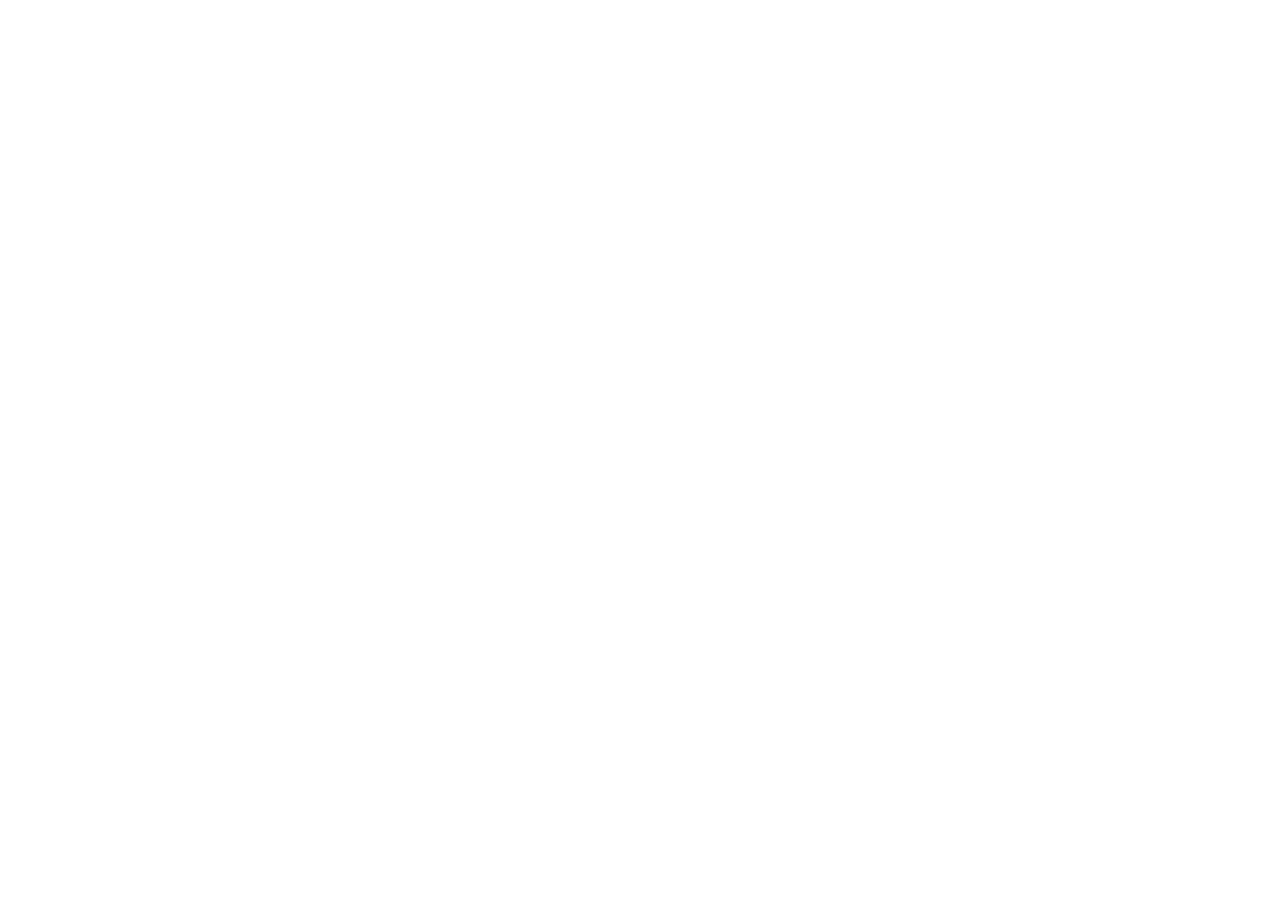
==== detail-page.html @ f7aa157f "gigi" ====
<!DOCTYPE html>
<html lang="en">

<head>
  <meta charset="UTF-8" />
  <meta name="viewport" content="width=device-width, initial-scale=1.0" />
  <title>Document</title>
  <link rel="stylesheet" href="/detail-page.css" />
  <script defer type="module" src="./js/detail.js"></script>
</head>

<body>
  <!-- <div class="main">
    <div class="header">
      <div class="title">
        <span class="good">good</span>
        <span class="food">Food</span>
      </div>
      <div style="display: flex; align-items: center">
        <input type="text" placeholder="Search product..." class="input" />
        <svg xmlns="http://www.w3.org/2000/svg" fill="none" viewBox="0 0 24 24" stroke-width="1.5" stroke="currentColor"
          class="w-6 h-6" style="
                            width: 20px;
                            height: fit-content;
                            padding: 10px;
                            background-color: #0c5f5f;
                            color: white;
                        ">
          <path stroke-linecap="round" stroke-linejoin="round"
            d="m21 21-5.197-5.197m0 0A7.5 7.5 0 1 0 5.196 5.196a7.5 7.5 0 0 0 10.607 10.607Z" />
        </svg>
      </div>
    </div>
    <div class="content">
      <img src="/image/pexels-ash-376464.jpg" alt="" class="steak" />
      <div class="rate-food">
        <h2>Steak Diane</h2>
        <a href="">Barney Desmazery</a>
        <div class="rate-comment">
          <div class="detail-rate">
            <div class="start">
              <img src="/image/star.png" alt="" class="rate" />
              <img src="/image/star.png" alt="" class="rate" />
              <img src="/image/star.png" alt="" class="rate" /><img src="/image/star.png" alt="" class="rate" /><img
                src="/image/star.png" alt="" class="rate" />
            </div>
            <span>8 ratings</span>
            <span>Rate</span>
          </div>
          <span>4 comments</span>
        </div>
        <a href="">Get 5 issues for £5 when you subscribe to our
          magazine</a>
        <div class="more" style="column-gap: 10px;">
          <div class="more-detail">
            <svg xmlns="http://www.w3.org/2000/svg" fill="none" viewBox="0 0 24 24" stroke-width="1.5"
              stroke="currentColor" class="w-6 h-6" style="
                                    height: 20px;
                                    color: white;
                                    background-color: #0c5f5f;
                                ">
              <path stroke-linecap="round" stroke-linejoin="round"
                d="M12 6v6h4.5m4.5 0a9 9 0 1 1-18 0 9 9 0 0 1 18 0Z" />
            </svg>
            <div class="desc">
              <span>Prep:10 mins</span>
              <span>Cook:15 mins</span>
            </div>
          </div>
          <div class="more-detail">
            <svg xmlns="http://www.w3.org/2000/svg" fill="none" viewBox="0 0 24 24" stroke-width="1.5"
              stroke="currentColor" class="w-6 h-6" style="
                                    height: 20px;
                                    color: white;
                                    background-color: #0c5f5f;
                                ">
              <path stroke-linecap="round" stroke-linejoin="round"
                d="M12 6v6h4.5m4.5 0a9 9 0 1 1-18 0 9 9 0 0 1 18 0Z" />
            </svg>
            <div class="desc">
              <span>More effort</span>

            </div>
          </div>
          <div class="more-detail">
            <svg xmlns="http://www.w3.org/2000/svg" fill="none" viewBox="0 0 24 24" stroke-width="1.5"
              stroke="currentColor" class="w-6 h-6" style="
                                    height: 20px;
                                    color: white;
                                    background-color: #0c5f5f;
                                ">
              <path stroke-linecap="round" stroke-linejoin="round"
                d="M12 6v6h4.5m4.5 0a9 9 0 1 1-18 0 9 9 0 0 1 18 0Z" />
            </svg>
            <div class="desc">
              <span>Serves 2</span>

            </div>
          </div>

        </div>
        <p>Treat someone to a classic steak with Diane sauce for supper and impress with your flambé skills. For the
          ultimate luxury, we’ve gone for fillet steak</p>
        <h3>Nutrition: Per serving</h3>
        <div class="many-item">
          <div class="items">
            <span>kcal</span>
            <span>402</span>
          </div>
          <div class="items">
            <span>kcal</span>
            <span>402</span>
          </div>
          <div class="items">
            <span>kcal</span>
            <span>402</span>
          </div>
          <div class="items">
            <span>kcal</span>
            <span>402</span>
          </div>
          <div class="items">
            <span>kcal</span>
            <span>402</span>
          </div>
          <div class="items">
            <span>kcal</span>
            <span>402</span>
          </div>
          <div class="items">
            <span>kcal</span>
            <span>402</span>
          </div>
          <div class="items">
            <span>kcal</span>
            <span>402</span>
          </div>
        </div>
      </div>
    </div>

    <div class="description" style="display: grid; grid-template-columns: auto 1fr 1fr; column-gap: 20px;">
      <div style="display: flex; flex-direction: column;">
        <h3>Ingredients</h3>
        <span style="padding: 10px 0px; border-top: rgb(220, 215, 215) solid 2px;
                    ">2 fillet steaks (about 200g each), cut from the centre of the fillet</span>
        <span style="padding: 10px 0px; border-top: rgb(220, 215, 215) solid 2px;">25g butter</span>
        <span style="padding: 10px 0px; border-top: rgb(220, 215, 215) solid 2px;">1 thyme sprig</span>
        <span style="padding: 10px 0px; border-top: rgb(220, 215, 215) solid 2px;">½ tsp cracked black pepper</span>
        <span style="padding: 10px 0px; border-top: rgb(220, 215, 215) solid 2px;">1 large or 2 small shallots, peeled
          and finely chopped</span>
        <span style="padding: 10px 0px; border-top: rgb(220, 215, 215) solid 2px;">3 tbsp brandy</span>
        <span style="padding: 10px 0px; border-top: rgb(220, 215, 215) solid 2px;">2 tsp Dijion mustard</span>
        <span style="padding: 10px 0px; border-top: rgb(220, 215, 215) solid 2px;">1 tsp Worcestershire sauce</span>
        <span style="padding: 10px 0px; border-top: rgb(220, 215, 215) solid 2px;">200ml strong beef stock</span>
        <span style="padding: 10px 0px; border-top: rgb(220, 215, 215) solid 2px;">3 tbsp crème fraîche</span>
        <span
          style="padding: 10px 0px; border-top: rgb(220, 215, 215) solid 2px; border-bottom: rgb(220, 215, 215) solid 2px;">1
          tbsp chopped tarragon (optional)</span>
      </div>
      <div>
        <h3>Method</h3>
        <div>
          <h3>Step 1</h3>
          <p>Generously season the steaks all over with salt, then press them down slightly with the palm of your hand
            so they’re
            roughly the same thickness. Heat the butter in a heavy-based frying pan over a medium-high heat until
            foaming, then add
            the thyme so it crackles and sizzles. Add the steaks and use tongs to turn them every 1 min over the course
            of 6 mins
            (for very rare), 8 mins (rare) or 10 mins (medium). This helps build an even crust on both sides. Remove the
            steaks to a
            warm plate and leave to rest while you make the sauce.</p>
        </div>
        <div>
          <h3>Step 2</h3>
          <p>Scatter the pepper over the butter and thyme already in the pan. Toast for 1 min, then stir in the shallots
            and cook for
            another minute until they start to soften. Turn the heat up to high and tilt the pan so the side is against
            the flame
            (if using a gas hob). Carefully splash in the brandy. Flambé the shallots until the flames have died down.
          </p>
        </div>
        <div>
          <h3>Step 3</h3>
          <p>Reduce the heat to medium and stir in the mustard and Worcestershire sauce. Bubble for a minute, then pour
            in the stock.
            Bring to the boil and cook for 2 mins until reduced by half. Stir in the crème fraîche and simmer until rich
            and creamy.
            Taste and add more salt if needed. Scoop out the thyme sprig, then return the steaks and any juices to the
            pan, spooning
            the sauce over the steaks. Sprinkle over the tarragon, if using. Bring the steaks to the table in the pan
            and serve
            drizzled with more sauce.</p>
        </div>
      </div>
      <h3></h3>
      <a href=""></a>
      <div class="video">
        <video width="300" controls>
          <source src="" type="video/mp4">
          Your browser does not support the video tag.
        </video>
      </div>
    </div>
  </div> -->
</body>

</html>
---- detail-page.css ----
body {
    box-sizing: border-box;
}

a {
    text-decoration: none;
    color: black;
}

.main {
    width: 1180px;
    margin-left: auto;
    margin-right: auto;
}

.header {
    display: flex;
    justify-content: space-between;
    align-items: center;
}

.title {
    display: flex;
    column-gap: 10px;
    font-size: 70px;
}

.good {
    color: #0c5f5f;
    font-weight: 700;
}

.food {
    background-color: #0c5f5f;
    color: white;
    border-radius: 10px;
    padding: 0 10px;
}

.input {
    height: fit-content;
    padding: 10px;
}

.steak {
    height: 400px;
    width: 550px;
    border-radius: 10px;
}

/* content */

.content {
    display: flex;
    padding-top: 25px;
    column-gap: 30px;
    align-items: center;
    grid-template-columns: 50% 50%;
}

.rate-food {
    display: flex;
    flex-direction: column;
}

.detail-rate {
    display: flex;
    align-items: center;
    column-gap: 10px;
}

.start {
    display: flex;
    column-gap: 10px;
}

.rate {
    height: 30px;
}

.rate-comment {
    display: flex;
    column-gap: 30px;
    align-items: center;
    padding: 20px 0;
}

.more {
    display: flex;
}

.more-detail {
    display: flex;
    align-items: center;
    padding-top: 20px;
}

.desc {
    display: flex;
    flex-direction: column;
    padding-left: 10px;
}

.description {
    padding-top: 60px;
}

.many-item {
    display: flex;
    column-gap: 10px;
}

.items {
    padding: 10px;
    background: #72aeb240;
    display: flex;
    flex-direction: column;
    border-radius: 10px
}

.videos{
    display: flex;
    justify-content: center;
    align-items: center;
}
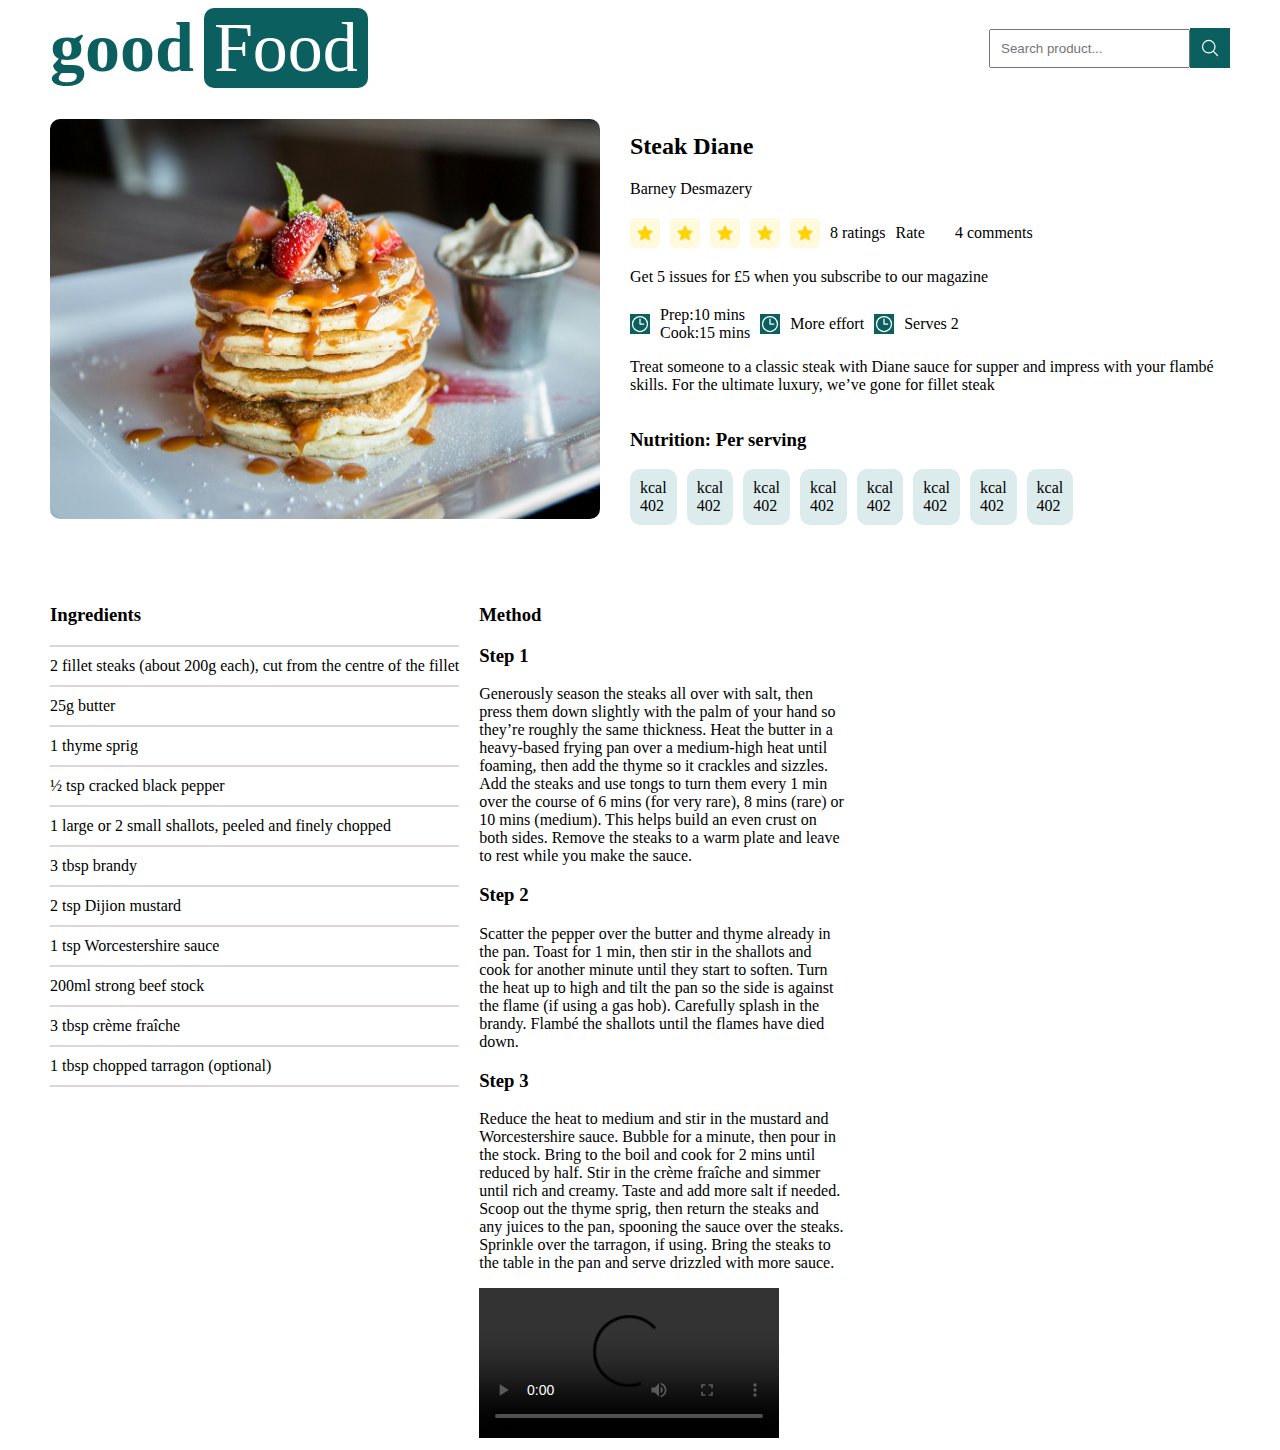
==== commit 5e00e1b9: "hhosaaaa" ====
--- a/detail-page.html
+++ b/detail-page.html
@@ -6,11 +6,11 @@
   <meta name="viewport" content="width=device-width, initial-scale=1.0" />
   <title>Document</title>
   <link rel="stylesheet" href="/detail-page.css" />
-  <script defer type="module" src="./js/detail.js"></script>
+  <script defer type="module" href = "js/detail.js"></script>
 </head>
 
 <body>
-  <!-- <div class="main">
+<div class="main">
     <div class="header">
       <div class="title">
         <span class="good">good</span>
@@ -203,7 +203,7 @@
         </video>
       </div>
     </div>
-  </div> -->
+  </div> 
 </body>
 
 </html>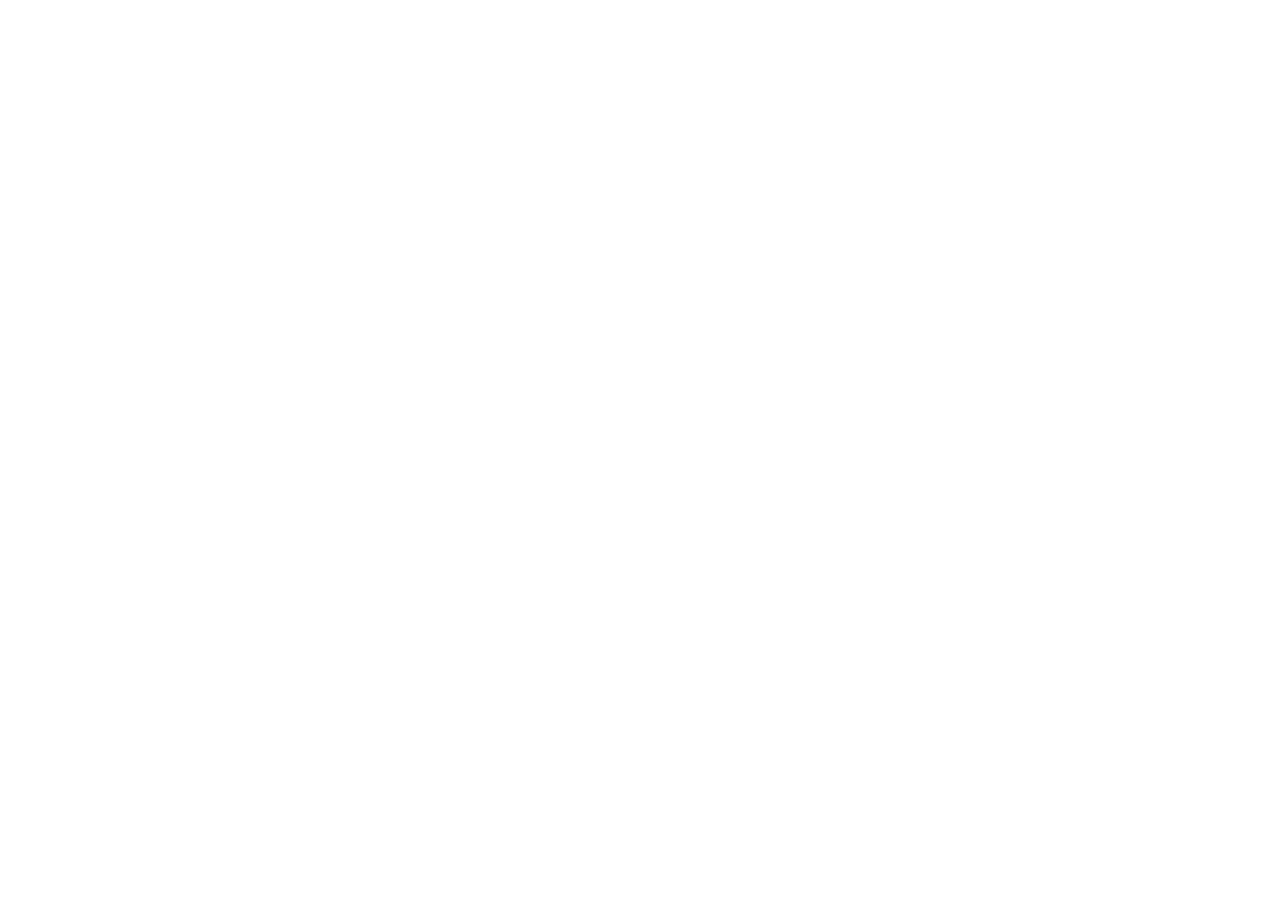
==== commit ac51e010: "hhosaaaaa" ====
--- a/detail-page.html
+++ b/detail-page.html
@@ -6,7 +6,7 @@
   <meta name="viewport" content="width=device-width, initial-scale=1.0" />
   <title>Document</title>
   <link rel="stylesheet" href="/detail-page.css" />
-  <script defer type="module" href = "js/detail.js"></script>
+<script defer type="module" src="js/detail.js"></script>
 </head>
 
 <body>
